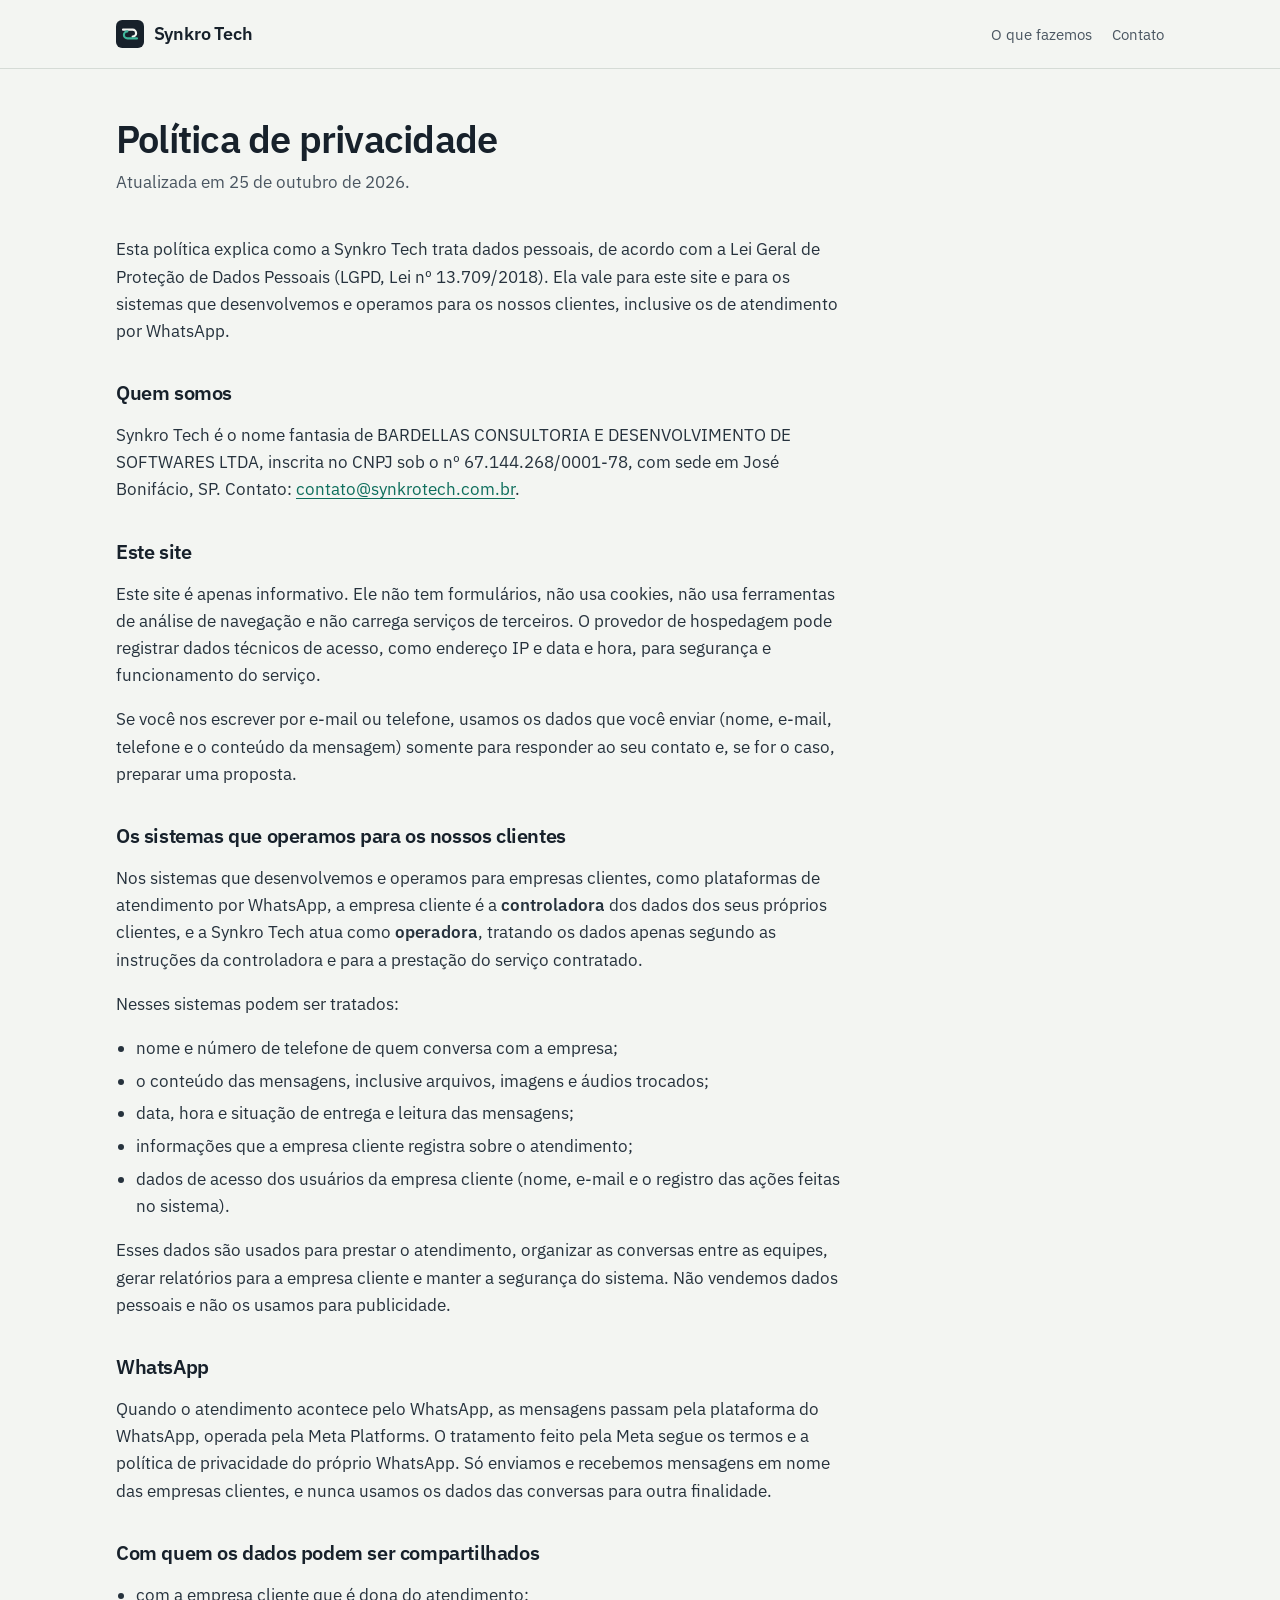
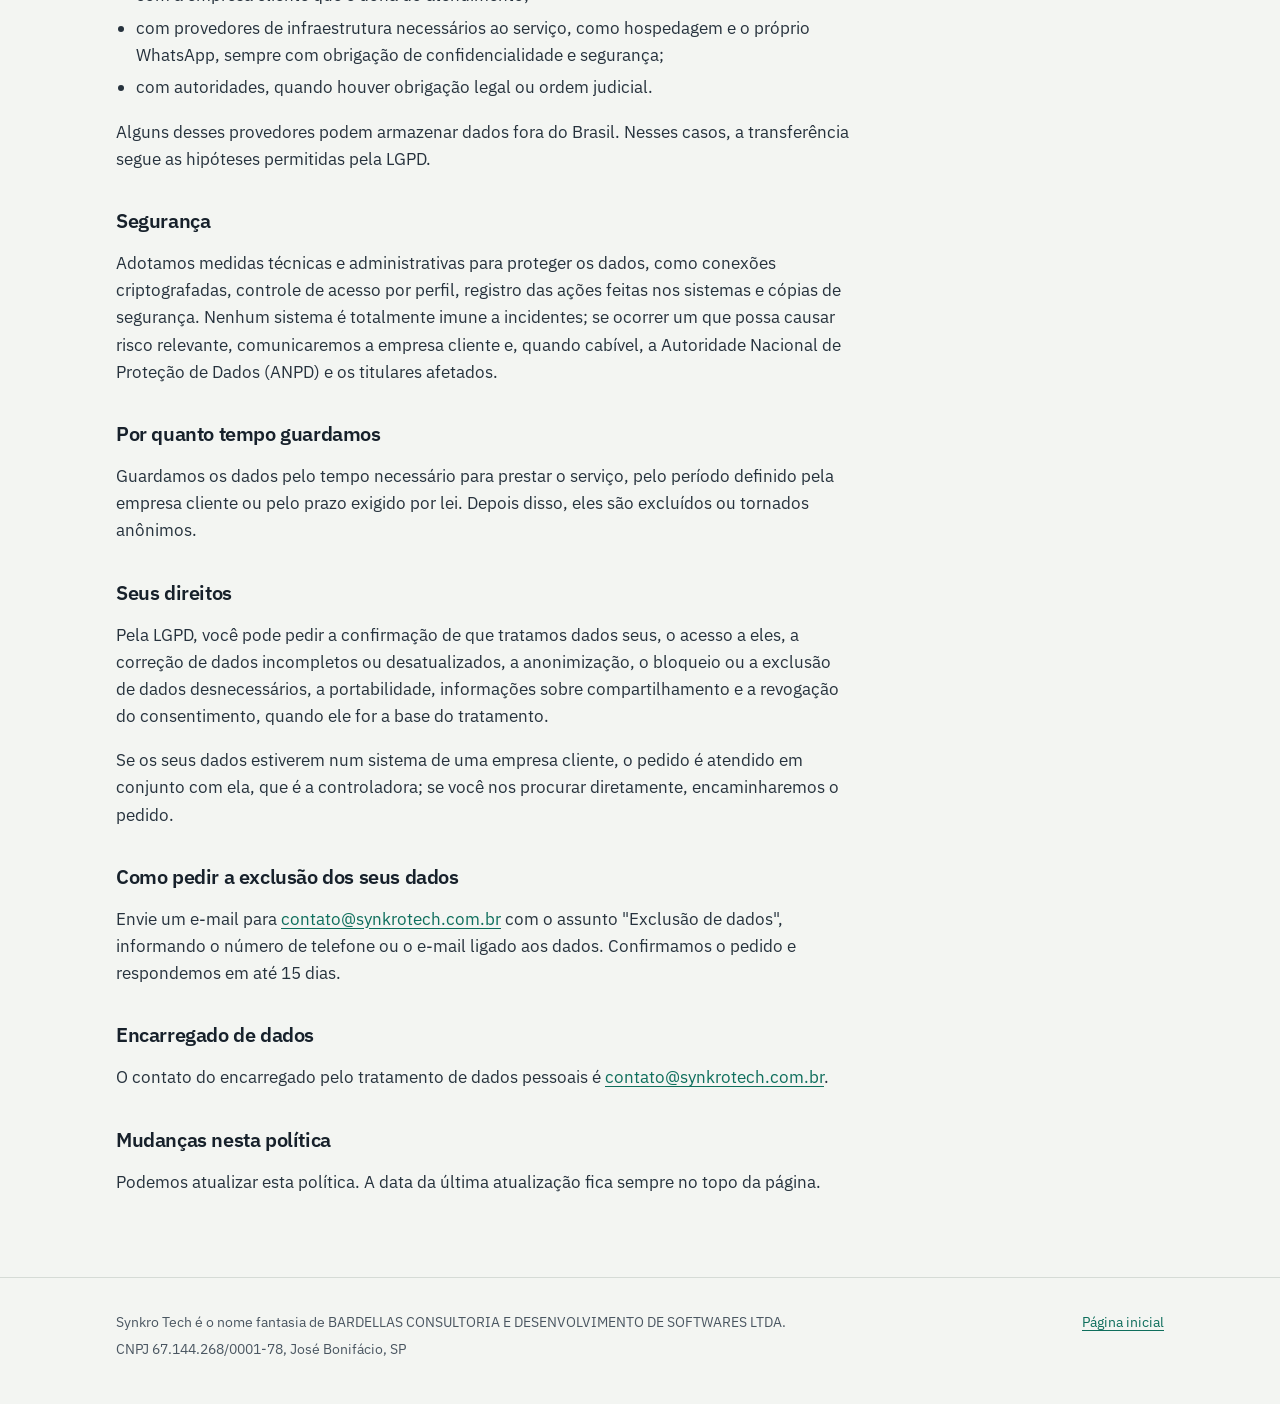
==== privacidade/index.html @ 88522f03 "Site institucional da Synkro Tech" ====
<!doctype html>
<html lang="pt-BR">
<head>
<meta charset="utf-8">
<meta name="viewport" content="width=device-width, initial-scale=1">
<title>Política de privacidade — Synkro Tech</title>
<meta name="description" content="Como a Synkro Tech trata dados pessoais, de acordo com a Lei Geral de Proteção de Dados (Lei nº 13.709/2018).">
<link rel="icon" href="/assets/marca.svg" type="image/svg+xml">
<link rel="stylesheet" href="/assets/site.css">
</head>
<body>

<header class="topo">
  <div class="faixa">
    <a class="marca" href="/" aria-label="Synkro Tech, página inicial">
      <svg viewBox="0 0 32 32" aria-hidden="true"><rect width="32" height="32" rx="7" fill="#17212b"/><path d="M8 11h11a4 4 0 0 1 0 8" fill="none" stroke="#f3f5f2" stroke-width="2.4" stroke-linecap="round"/><path d="M24 21H13a4 4 0 0 1 0-8" fill="none" stroke="#3fb89c" stroke-width="2.4" stroke-linecap="round"/></svg>
      Synkro Tech
    </a>
    <nav class="menu" aria-label="Seções">
      <a href="/#servicos">O que fazemos</a>
      <a href="/#contato">Contato</a>
    </nav>
  </div>
</header>

<main class="faixa">
  <article class="texto">
    <h1>Política de privacidade</h1>
    <p class="data">Atualizada em 25 de outubro de 2026.</p>

    <p>Esta política explica como a Synkro Tech trata dados pessoais, de acordo com a Lei Geral de Proteção de Dados Pessoais (LGPD, Lei nº 13.709/2018). Ela vale para este site e para os sistemas que desenvolvemos e operamos para os nossos clientes, inclusive os de atendimento por WhatsApp.</p>

    <h2>Quem somos</h2>
    <p>Synkro Tech é o nome fantasia de BARDELLAS CONSULTORIA E DESENVOLVIMENTO DE SOFTWARES LTDA, inscrita no CNPJ sob o nº 67.144.268/0001-78, com sede em José Bonifácio, SP. Contato: <a href="mailto:contato@synkrotech.com.br">contato@synkrotech.com.br</a>.</p>

    <h2>Este site</h2>
    <p>Este site é apenas informativo. Ele não tem formulários, não usa cookies, não usa ferramentas de análise de navegação e não carrega serviços de terceiros. O provedor de hospedagem pode registrar dados técnicos de acesso, como endereço IP e data e hora, para segurança e funcionamento do serviço.</p>
    <p>Se você nos escrever por e-mail ou telefone, usamos os dados que você enviar (nome, e-mail, telefone e o conteúdo da mensagem) somente para responder ao seu contato e, se for o caso, preparar uma proposta.</p>

    <h2>Os sistemas que operamos para os nossos clientes</h2>
    <p>Nos sistemas que desenvolvemos e operamos para empresas clientes, como plataformas de atendimento por WhatsApp, a empresa cliente é a <strong>controladora</strong> dos dados dos seus próprios clientes, e a Synkro Tech atua como <strong>operadora</strong>, tratando os dados apenas segundo as instruções da controladora e para a prestação do serviço contratado.</p>
    <p>Nesses sistemas podem ser tratados:</p>
    <ul>
      <li>nome e número de telefone de quem conversa com a empresa;</li>
      <li>o conteúdo das mensagens, inclusive arquivos, imagens e áudios trocados;</li>
      <li>data, hora e situação de entrega e leitura das mensagens;</li>
      <li>informações que a empresa cliente registra sobre o atendimento;</li>
      <li>dados de acesso dos usuários da empresa cliente (nome, e-mail e o registro das ações feitas no sistema).</li>
    </ul>
    <p>Esses dados são usados para prestar o atendimento, organizar as conversas entre as equipes, gerar relatórios para a empresa cliente e manter a segurança do sistema. Não vendemos dados pessoais e não os usamos para publicidade.</p>

    <h2>WhatsApp</h2>
    <p>Quando o atendimento acontece pelo WhatsApp, as mensagens passam pela plataforma do WhatsApp, operada pela Meta Platforms. O tratamento feito pela Meta segue os termos e a política de privacidade do próprio WhatsApp. Só enviamos e recebemos mensagens em nome das empresas clientes, e nunca usamos os dados das conversas para outra finalidade.</p>

    <h2>Com quem os dados podem ser compartilhados</h2>
    <ul>
      <li>com a empresa cliente que é dona do atendimento;</li>
      <li>com provedores de infraestrutura necessários ao serviço, como hospedagem e o próprio WhatsApp, sempre com obrigação de confidencialidade e segurança;</li>
      <li>com autoridades, quando houver obrigação legal ou ordem judicial.</li>
    </ul>
    <p>Alguns desses provedores podem armazenar dados fora do Brasil. Nesses casos, a transferência segue as hipóteses permitidas pela LGPD.</p>

    <h2>Segurança</h2>
    <p>Adotamos medidas técnicas e administrativas para proteger os dados, como conexões criptografadas, controle de acesso por perfil, registro das ações feitas nos sistemas e cópias de segurança. Nenhum sistema é totalmente imune a incidentes; se ocorrer um que possa causar risco relevante, comunicaremos a empresa cliente e, quando cabível, a Autoridade Nacional de Proteção de Dados (ANPD) e os titulares afetados.</p>

    <h2>Por quanto tempo guardamos</h2>
    <p>Guardamos os dados pelo tempo necessário para prestar o serviço, pelo período definido pela empresa cliente ou pelo prazo exigido por lei. Depois disso, eles são excluídos ou tornados anônimos.</p>

    <h2>Seus direitos</h2>
    <p>Pela LGPD, você pode pedir a confirmação de que tratamos dados seus, o acesso a eles, a correção de dados incompletos ou desatualizados, a anonimização, o bloqueio ou a exclusão de dados desnecessários, a portabilidade, informações sobre compartilhamento e a revogação do consentimento, quando ele for a base do tratamento.</p>
    <p>Se os seus dados estiverem num sistema de uma empresa cliente, o pedido é atendido em conjunto com ela, que é a controladora; se você nos procurar diretamente, encaminharemos o pedido.</p>

    <h2>Como pedir a exclusão dos seus dados</h2>
    <p>Envie um e-mail para <a href="mailto:contato@synkrotech.com.br">contato@synkrotech.com.br</a> com o assunto "Exclusão de dados", informando o número de telefone ou o e-mail ligado aos dados. Confirmamos o pedido e respondemos em até 15 dias.</p>

    <h2>Encarregado de dados</h2>
    <p>O contato do encarregado pelo tratamento de dados pessoais é <a href="mailto:contato@synkrotech.com.br">contato@synkrotech.com.br</a>.</p>

    <h2>Mudanças nesta política</h2>
    <p>Podemos atualizar esta política. A data da última atualização fica sempre no topo da página.</p>
  </article>
</main>

<footer class="rodape">
  <div class="faixa">
    <div>
      <p>Synkro Tech é o nome fantasia de BARDELLAS CONSULTORIA E DESENVOLVIMENTO DE SOFTWARES LTDA.</p>
      <p>CNPJ 67.144.268/0001-78, José Bonifácio, SP</p>
    </div>
    <div>
      <p><a href="/">Página inicial</a></p>
    </div>
  </div>
</footer>

</body>
</html>
---- assets/site.css ----
@font-face { font-family: "Plex"; src: url("fonts/ibm-plex-sans-latin-400-normal.woff2") format("woff2"); font-weight: 400; font-display: swap; }
@font-face { font-family: "Plex"; src: url("fonts/ibm-plex-sans-latin-500-normal.woff2") format("woff2"); font-weight: 500; font-display: swap; }
@font-face { font-family: "Plex"; src: url("fonts/ibm-plex-sans-latin-600-normal.woff2") format("woff2"); font-weight: 600; font-display: swap; }

:root {
  --papel: #f3f5f2;
  --tinta: #17212b;
  --tinta-suave: #4a5661;
  --linha: #d5dbd6;
  --sinal: #0e6e5c;
  --sinal-claro: #d9ece6;
  --fundo-escuro: #17212b;
}

* { box-sizing: border-box; }
html { -webkit-text-size-adjust: 100%; }
body {
  margin: 0;
  background: var(--papel);
  color: var(--tinta);
  font-family: "Plex", system-ui, -apple-system, "Segoe UI", sans-serif;
  font-size: 1.0625rem;
  line-height: 1.6;
}
a { color: var(--sinal); text-underline-offset: 3px; }
a:focus-visible, button:focus-visible { outline: 3px solid var(--sinal); outline-offset: 3px; border-radius: 2px; }

.faixa { max-width: 68rem; margin: 0 auto; padding: 0 1.25rem; }

/* Cabeçalho */
.topo { border-bottom: 1px solid var(--linha); }
.topo .faixa { display: flex; align-items: center; justify-content: space-between; gap: 1rem; min-height: 4.25rem; flex-wrap: wrap; }
.marca { display: inline-flex; align-items: center; gap: .6rem; text-decoration: none; color: var(--tinta); font-weight: 600; font-size: 1.125rem; letter-spacing: -0.01em; }
.marca svg { width: 28px; height: 28px; }
.menu { display: flex; gap: 1.25rem; flex-wrap: wrap; font-size: .95rem; }
.menu a { color: var(--tinta-suave); text-decoration: none; }
.menu a:hover { color: var(--tinta); text-decoration: underline; }

/* Abertura */
.abertura { padding: 4.5rem 0 3.5rem; }
.abertura .faixa { display: grid; grid-template-columns: 1.15fr .85fr; gap: 3rem; align-items: center; }
.abertura h1 { font-size: clamp(2rem, 4.2vw, 3.1rem); line-height: 1.12; letter-spacing: -0.025em; font-weight: 600; margin: 0 0 1.25rem; max-width: 18ch; }
.abertura p { font-size: 1.2rem; color: var(--tinta-suave); margin: 0 0 2rem; max-width: 34ch; }
.botao { display: inline-block; background: var(--sinal); color: #fff; text-decoration: none; font-weight: 500; padding: .8rem 1.3rem; border-radius: 6px; }
.botao:hover { background: #0a5748; }

/* O desenho da sincronia: duas trilhas de dados que se alinham */
.sincronia { width: 100%; height: auto; }
.sincronia .trilha { stroke: var(--tinta); stroke-width: 2; fill: none; }
.sincronia .ponto-a { fill: var(--tinta); }
.sincronia .ponto-b { fill: var(--sinal); }
.sincronia .elo { stroke: var(--sinal); stroke-width: 1.5; stroke-dasharray: 3 5; }
@media (prefers-reduced-motion: no-preference) {
  .sincronia .elo { stroke-dashoffset: 40; animation: alinhar 1.6s ease-out .3s forwards; opacity: 0; }
  @keyframes alinhar { to { stroke-dashoffset: 0; opacity: 1; } }
}

/* Seções */
section { padding: 3.5rem 0; border-top: 1px solid var(--linha); }
h2 { font-size: 1.75rem; letter-spacing: -0.02em; font-weight: 600; margin: 0 0 1.75rem; line-height: 1.2; }
.colunas { display: grid; grid-template-columns: 16rem 1fr; gap: 2.5rem; }
.servicos { margin: 0; display: grid; grid-template-columns: 1fr 1fr; gap: 2rem 2.5rem; }
.servicos dt { font-weight: 600; margin-bottom: .35rem; }
.servicos dd { margin: 0; color: var(--tinta-suave); max-width: 40ch; }

.etapas { list-style: none; padding: 0; margin: 0; display: grid; grid-template-columns: repeat(4, 1fr); gap: 1.5rem; counter-reset: etapa; }
.etapas li { counter-increment: etapa; border-top: 2px solid var(--tinta); padding-top: 1rem; }
.etapas li::before { content: counter(etapa); display: block; font-weight: 600; color: var(--sinal); margin-bottom: .4rem; }
.etapas strong { display: block; margin-bottom: .3rem; }
.etapas span { color: var(--tinta-suave); font-size: .98rem; }

.missao { background: var(--fundo-escuro); color: #eef2ef; border-top: none; }
.missao h2 { color: #fff; }
.missao blockquote { margin: 0 0 2rem; font-size: clamp(1.4rem, 2.6vw, 2rem); line-height: 1.3; letter-spacing: -0.015em; max-width: 30ch; font-weight: 500; }
.valores { display: flex; flex-wrap: wrap; gap: .75rem; padding: 0; margin: 0; list-style: none; }
.valores li { border: 1px solid #4b5a66; border-radius: 999px; padding: .35rem 1rem; font-size: .98rem; }

.contato address { font-style: normal; display: grid; gap: .5rem; font-size: 1.1rem; }

/* Rodapé */
.rodape { border-top: 1px solid var(--linha); padding: 2rem 0 2.5rem; font-size: .9rem; color: var(--tinta-suave); }
.rodape .faixa { display: flex; justify-content: space-between; gap: 1.5rem; flex-wrap: wrap; }
.rodape p { margin: 0 0 .25rem; }

/* Texto longo (política) */
.texto { max-width: 46rem; padding: 3rem 0 4rem; }
.texto h1 { font-size: clamp(1.8rem, 3.6vw, 2.4rem); letter-spacing: -0.02em; line-height: 1.15; margin: 0 0 .5rem; }
.texto .data { color: var(--tinta-suave); margin: 0 0 2.5rem; }
.texto h2 { font-size: 1.25rem; margin: 2.25rem 0 .75rem; }
.texto p, .texto li { color: #26323d; }
.texto ul { padding-left: 1.25rem; }
.texto li { margin-bottom: .35rem; }

@media (max-width: 860px) {
  .abertura .faixa, .colunas, .servicos { grid-template-columns: 1fr; }
  .abertura { padding: 3rem 0 2.5rem; }
  .abertura .faixa { gap: 2rem; }
  .etapas { grid-template-columns: 1fr 1fr; }
}
@media (max-width: 520px) {
  .etapas { grid-template-columns: 1fr; }
  .menu { gap: .9rem; }
}
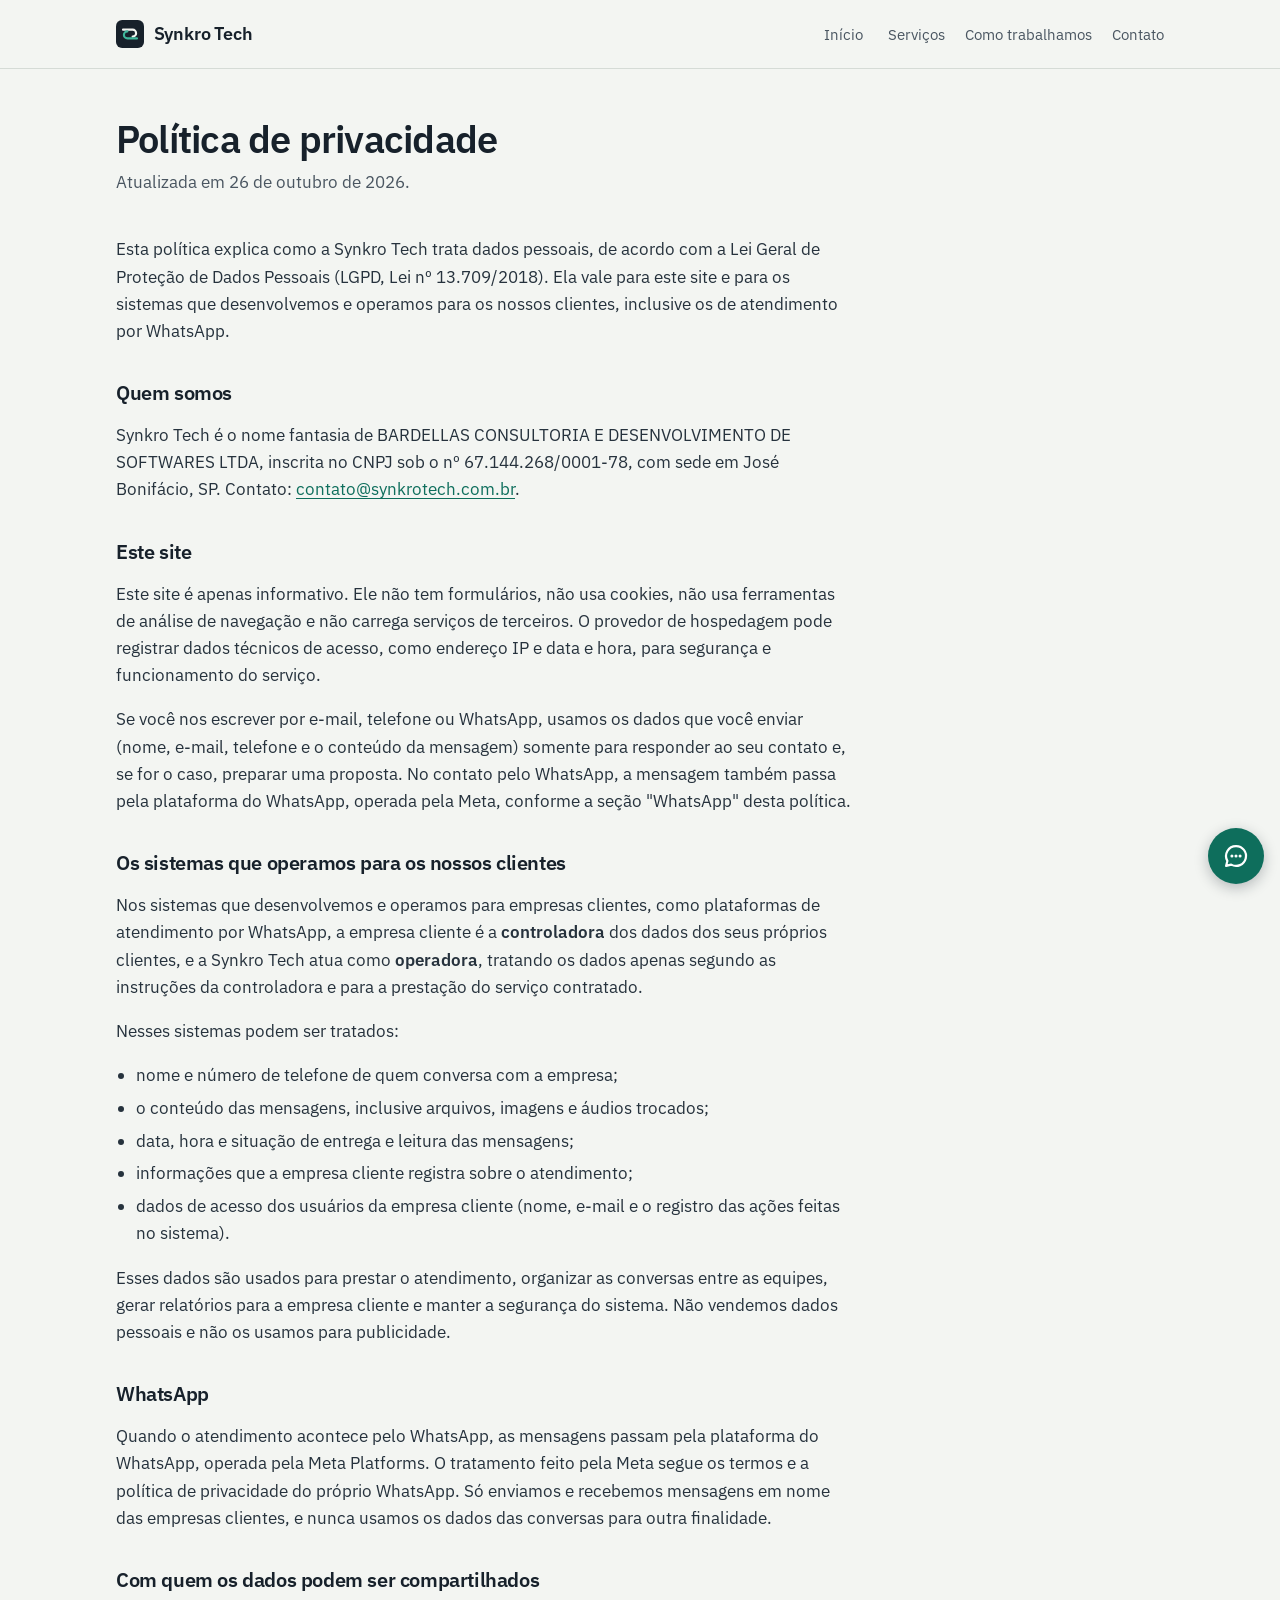
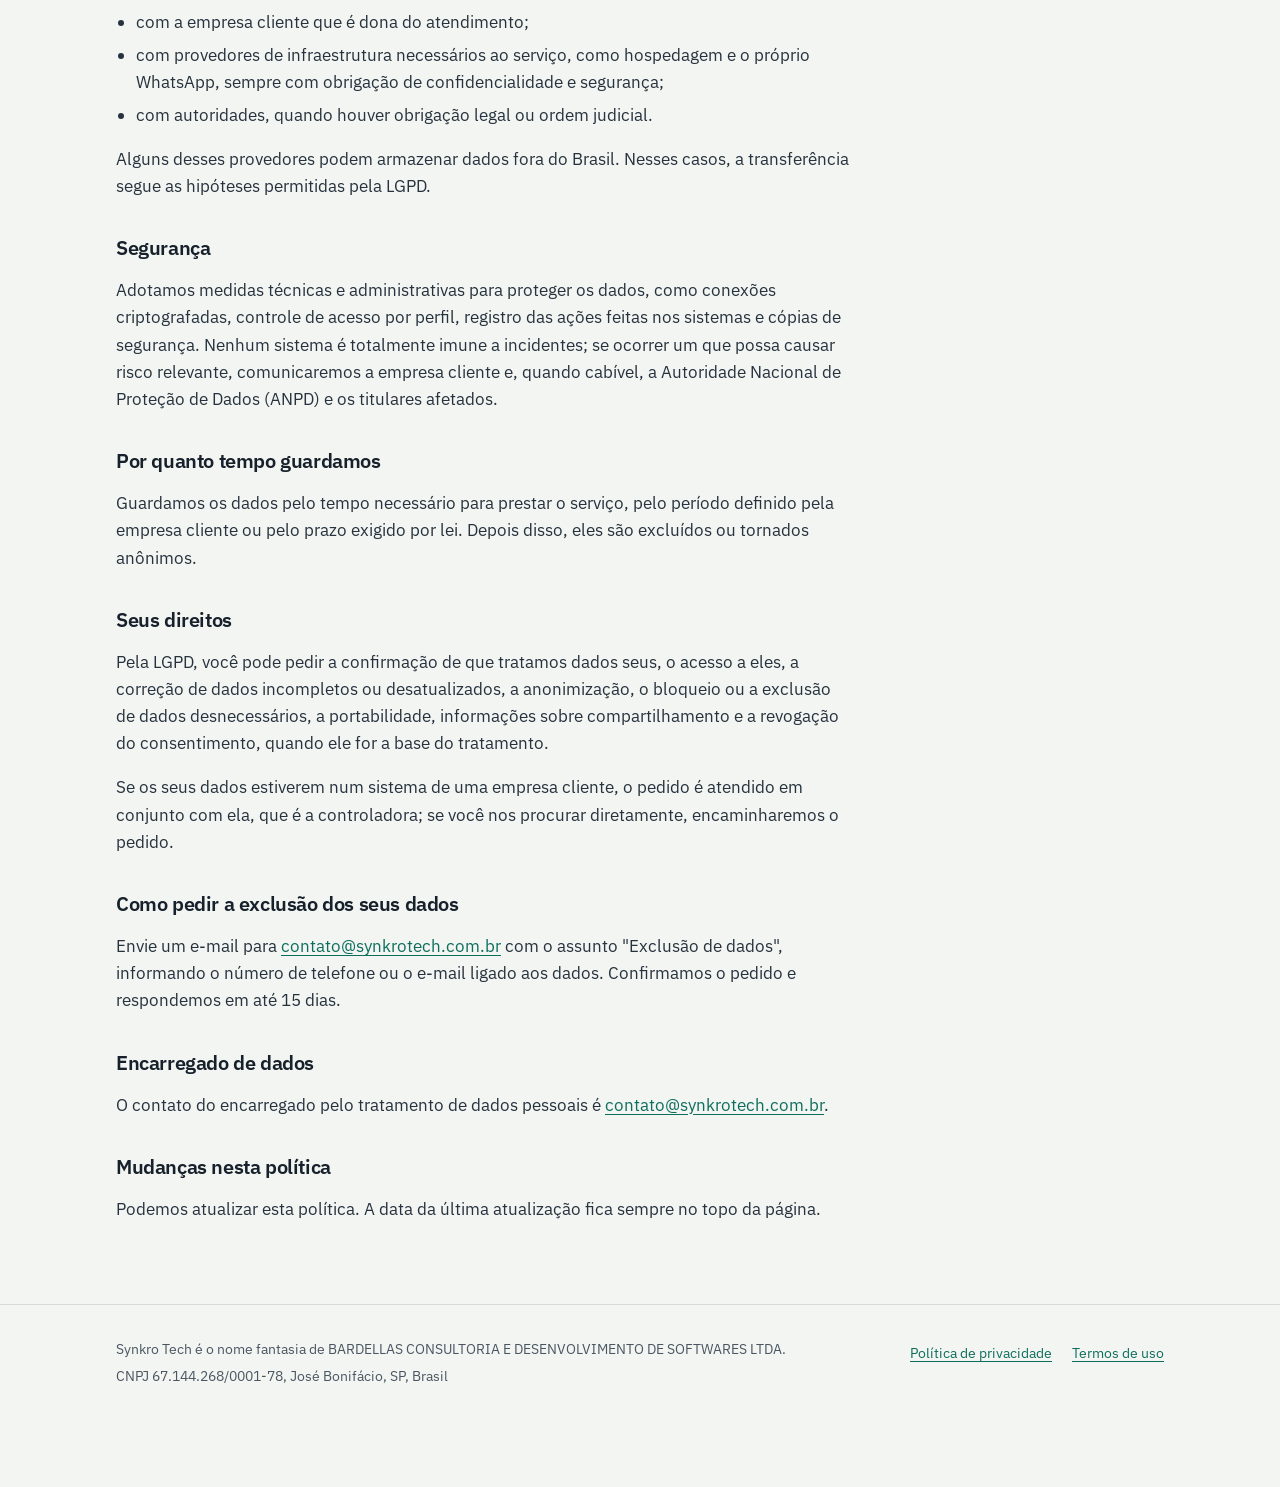
==== commit 3dbe8b00: "Páginas de serviço, SEO local e contato por WhatsApp - Home com novo hero, contato clicável (WhatsAp" ====
--- a/privacidade/index.html
+++ b/privacidade/index.html
@@ -3,30 +3,72 @@
 <head>
 <meta charset="utf-8">
 <meta name="viewport" content="width=device-width, initial-scale=1">
-<title>Política de privacidade — Synkro Tech</title>
+<title>Política de Privacidade | Synkro Tech</title>
 <meta name="description" content="Como a Synkro Tech trata dados pessoais, de acordo com a Lei Geral de Proteção de Dados (Lei nº 13.709/2018).">
+<link rel="canonical" href="https://synkrotech.com.br/privacidade/">
+<meta property="og:title" content="Política de Privacidade | Synkro Tech">
+<meta property="og:description" content="Como a Synkro Tech trata dados pessoais, de acordo com a Lei Geral de Proteção de Dados (Lei nº 13.709/2018).">
+<meta property="og:url" content="https://synkrotech.com.br/privacidade/">
+<meta property="og:type" content="website">
+<meta property="og:image" content="https://synkrotech.com.br/assets/og-image.png">
+<meta property="og:image:width" content="1200">
+<meta property="og:image:height" content="630">
+<meta property="og:image:alt" content="Synkro Tech: Menos trabalho manual. Mais tempo para o que importa.">
+<meta property="og:locale" content="pt_BR">
+<meta property="og:site_name" content="Synkro Tech">
+<meta name="twitter:card" content="summary_large_image">
 <link rel="icon" href="/assets/marca.svg" type="image/svg+xml">
+<link rel="icon" href="/assets/favicon-32.png" type="image/png" sizes="32x32">
+<link rel="apple-touch-icon" href="/assets/apple-touch-icon.png">
 <link rel="stylesheet" href="/assets/site.css">
+<script type="application/ld+json">
+{
+  "@context": "https://schema.org",
+  "@graph": [
+    {
+      "@type": "BreadcrumbList",
+      "@id": "https://synkrotech.com.br/privacidade/#migalhas",
+      "itemListElement": [
+        {
+          "@type": "ListItem",
+          "position": 1,
+          "name": "Início",
+          "item": "https://synkrotech.com.br/"
+        },
+        {
+          "@type": "ListItem",
+          "position": 2,
+          "name": "Política de privacidade",
+          "item": "https://synkrotech.com.br/privacidade/"
+        }
+      ]
+    }
+  ]
+}
+</script>
 </head>
 <body>
+<a class="pular" href="#conteudo">Pular para o conteúdo</a>
 
 <header class="topo">
   <div class="faixa">
     <a class="marca" href="/" aria-label="Synkro Tech, página inicial">
-      <svg viewBox="0 0 32 32" aria-hidden="true"><rect width="32" height="32" rx="7" fill="#17212b"/><path d="M8 11h11a4 4 0 0 1 0 8" fill="none" stroke="#f3f5f2" stroke-width="2.4" stroke-linecap="round"/><path d="M24 21H13a4 4 0 0 1 0-8" fill="none" stroke="#3fb89c" stroke-width="2.4" stroke-linecap="round"/></svg>
+      <svg viewBox="0 0 32 32" width="28" height="28" aria-hidden="true" focusable="false"><rect width="32" height="32" rx="7" fill="#17212b"/><path d="M8 11h11a4 4 0 0 1 0 8" fill="none" stroke="#f3f5f2" stroke-width="2.4" stroke-linecap="round"/><path d="M24 21H13a4 4 0 0 1 0-8" fill="none" stroke="#3fb89c" stroke-width="2.4" stroke-linecap="round"/></svg>
       Synkro Tech
     </a>
-    <nav class="menu" aria-label="Seções">
-      <a href="/#servicos">O que fazemos</a>
+    <nav class="menu" aria-label="Menu principal">
+      <a href="/">Início</a>
+      <a href="/#servicos">Serviços</a>
+      <a href="/#como">Como trabalhamos</a>
       <a href="/#contato">Contato</a>
     </nav>
   </div>
 </header>
 
-<main class="faixa">
+<main id="conteudo" class="faixa">
   <article class="texto">
     <h1>Política de privacidade</h1>
-    <p class="data">Atualizada em 25 de outubro de 2026.</p>
+    <p class="data">Atualizada em 26 de outubro de 2026.</p>
 
     <p>Esta política explica como a Synkro Tech trata dados pessoais, de acordo com a Lei Geral de Proteção de Dados Pessoais (LGPD, Lei nº 13.709/2018). Ela vale para este site e para os sistemas que desenvolvemos e operamos para os nossos clientes, inclusive os de atendimento por WhatsApp.</p>
 
@@ -35,7 +77,7 @@
 
     <h2>Este site</h2>
     <p>Este site é apenas informativo. Ele não tem formulários, não usa cookies, não usa ferramentas de análise de navegação e não carrega serviços de terceiros. O provedor de hospedagem pode registrar dados técnicos de acesso, como endereço IP e data e hora, para segurança e funcionamento do serviço.</p>
-    <p>Se você nos escrever por e-mail ou telefone, usamos os dados que você enviar (nome, e-mail, telefone e o conteúdo da mensagem) somente para responder ao seu contato e, se for o caso, preparar uma proposta.</p>
+    <p>Se você nos escrever por e-mail, telefone ou WhatsApp, usamos os dados que você enviar (nome, e-mail, telefone e o conteúdo da mensagem) somente para responder ao seu contato e, se for o caso, preparar uma proposta. No contato pelo WhatsApp, a mensagem também passa pela plataforma do WhatsApp, operada pela Meta, conforme a seção "WhatsApp" desta política.</p>
 
     <h2>Os sistemas que operamos para os nossos clientes</h2>
     <p>Nos sistemas que desenvolvemos e operamos para empresas clientes, como plataformas de atendimento por WhatsApp, a empresa cliente é a <strong>controladora</strong> dos dados dos seus próprios clientes, e a Synkro Tech atua como <strong>operadora</strong>, tratando os dados apenas segundo as instruções da controladora e para a prestação do serviço contratado.</p>
@@ -85,13 +127,16 @@
   <div class="faixa">
     <div>
       <p>Synkro Tech é o nome fantasia de BARDELLAS CONSULTORIA E DESENVOLVIMENTO DE SOFTWARES LTDA.</p>
-      <p>CNPJ 67.144.268/0001-78, José Bonifácio, SP</p>
+      <p>CNPJ 67.144.268/0001-78, José Bonifácio, SP, Brasil</p>
     </div>
-    <div>
-      <p><a href="/">Página inicial</a></p>
-    </div>
+    <ul aria-label="Informações legais">
+      <li><a href="/privacidade/">Política de privacidade</a></li>
+      <li><a href="/termos/">Termos de uso</a></li>
+    </ul>
   </div>
 </footer>
 
+<a class="whatsapp-flutuante" href="https://wa.me/5517992290926?text=Ol%C3%A1%2C%20vim%20pelo%20site%20da%20Synkro%20Tech" target="_blank" rel="noopener" aria-label="Falar no WhatsApp"><svg viewBox="0 0 24 24" aria-hidden="true" focusable="false" fill="none" stroke="currentColor" stroke-width="1.9" stroke-linecap="round" stroke-linejoin="round"><path d="M12 3.5a8.5 8.5 0 0 0-7.4 12.7L3.5 20.5l4.4-1.1A8.5 8.5 0 1 0 12 3.5z"/><path d="M8.5 12h.01M12 12h.01M15.5 12h.01" stroke-width="2.6"/></svg></a>
+
 </body>
 </html>
--- a/assets/site.css
+++ b/assets/site.css
@@ -24,6 +24,9 @@
 }
 a { color: var(--sinal); text-underline-offset: 3px; }
 a:focus-visible, button:focus-visible { outline: 3px solid var(--sinal); outline-offset: 3px; border-radius: 2px; }
+.vh { position: absolute; width: 1px; height: 1px; padding: 0; margin: -1px; overflow: hidden; clip: rect(0 0 0 0); white-space: nowrap; border: 0; }
+.pular { position: absolute; left: -999px; top: .5rem; background: #fff; color: var(--tinta); padding: .6rem 1rem; z-index: 20; }
+.pular:focus { left: 1rem; }
 
 .faixa { max-width: 68rem; margin: 0 auto; padding: 0 1.25rem; }
 
@@ -32,8 +35,8 @@
 .topo .faixa { display: flex; align-items: center; justify-content: space-between; gap: 1rem; min-height: 4.25rem; flex-wrap: wrap; }
 .marca { display: inline-flex; align-items: center; gap: .6rem; text-decoration: none; color: var(--tinta); font-weight: 600; font-size: 1.125rem; letter-spacing: -0.01em; }
 .marca svg { width: 28px; height: 28px; }
-.menu { display: flex; gap: 1.25rem; flex-wrap: wrap; font-size: .95rem; }
-.menu a { color: var(--tinta-suave); text-decoration: none; }
+.menu { display: flex; gap: 0 1.25rem; flex-wrap: wrap; font-size: .95rem; }
+.menu a { color: var(--tinta-suave); text-decoration: none; display: inline-flex; align-items: center; min-height: 44px; min-width: 44px; }
 .menu a:hover { color: var(--tinta); text-decoration: underline; }
 
 /* Abertura */
@@ -41,8 +44,14 @@
 .abertura .faixa { display: grid; grid-template-columns: 1.15fr .85fr; gap: 3rem; align-items: center; }
 .abertura h1 { font-size: clamp(2rem, 4.2vw, 3.1rem); line-height: 1.12; letter-spacing: -0.025em; font-weight: 600; margin: 0 0 1.25rem; max-width: 18ch; }
 .abertura p { font-size: 1.2rem; color: var(--tinta-suave); margin: 0 0 2rem; max-width: 34ch; }
-.botao { display: inline-block; background: var(--sinal); color: #fff; text-decoration: none; font-weight: 500; padding: .8rem 1.3rem; border-radius: 6px; }
-.botao:hover { background: #0a5748; }
+.abertura .chamada { font-size: .95rem; font-weight: 500; color: var(--sinal); margin: 0 0 .9rem; max-width: none; }
+.botao { display: inline-flex; align-items: center; gap: .55rem; min-height: 48px; background: var(--sinal); color: #fff; text-decoration: none; font-weight: 500; padding: .7rem 1.3rem; border-radius: 6px; border: 1.5px solid var(--sinal); }
+.botao:hover { background: #0a5748; border-color: #0a5748; }
+.botao svg { width: 20px; height: 20px; flex: none; }
+.botao-secundario { background: transparent; color: var(--tinta); border-color: var(--tinta); }
+.botao-secundario:hover { background: var(--sinal-claro); border-color: var(--tinta); }
+.acoes { display: flex; flex-wrap: wrap; align-items: center; gap: .75rem 1rem; }
+.link-toque { display: inline-flex; align-items: center; min-height: 44px; }
 
 /* O desenho da sincronia: duas trilhas de dados que se alinham */
 .sincronia { width: 100%; height: auto; }
@@ -59,9 +68,11 @@
 section { padding: 3.5rem 0; border-top: 1px solid var(--linha); }
 h2 { font-size: 1.75rem; letter-spacing: -0.02em; font-weight: 600; margin: 0 0 1.75rem; line-height: 1.2; }
 .colunas { display: grid; grid-template-columns: 16rem 1fr; gap: 2.5rem; }
-.servicos { margin: 0; display: grid; grid-template-columns: 1fr 1fr; gap: 2rem 2.5rem; }
-.servicos dt { font-weight: 600; margin-bottom: .35rem; }
-.servicos dd { margin: 0; color: var(--tinta-suave); max-width: 40ch; }
+.servicos { list-style: none; padding: 0; margin: 0; display: grid; grid-template-columns: 1fr 1fr; gap: 2rem 2.5rem; }
+.servicos h3 { font-size: 1.0625rem; font-weight: 600; margin: 0 0 .35rem; }
+.servicos p { margin: 0; color: var(--tinta-suave); max-width: 40ch; }
+.colunas .apoio { color: var(--tinta-suave); margin: -1rem 0 0; max-width: 30ch; }
+.saiba { display: inline-flex; align-items: center; min-height: 44px; font-weight: 500; }
 
 .etapas { list-style: none; padding: 0; margin: 0; display: grid; grid-template-columns: repeat(4, 1fr); gap: 1.5rem; counter-reset: etapa; }
 .etapas li { counter-increment: etapa; border-top: 2px solid var(--tinta); padding-top: 1rem; }
@@ -75,10 +86,25 @@
 .valores { display: flex; flex-wrap: wrap; gap: .75rem; padding: 0; margin: 0; list-style: none; }
 .valores li { border: 1px solid #4b5a66; border-radius: 999px; padding: .35rem 1rem; font-size: .98rem; }
 
-.contato address { font-style: normal; display: grid; gap: .5rem; font-size: 1.1rem; }
+.contato address { font-style: normal; }
+.contato p { margin: 0 0 1rem; max-width: 46ch; }
+.contato .area { color: var(--tinta-suave); margin: 1rem 0 0; }
+.contatos { list-style: none; padding: 0; margin: 0; display: grid; gap: .1rem; }
+.contatos li { display: flex; flex-wrap: wrap; align-items: center; gap: 0 .75rem; min-height: 44px; }
+.contatos .rotulo { min-width: 6.5rem; color: var(--tinta-suave); font-size: .95rem; }
+.contatos a { display: inline-flex; align-items: center; min-height: 44px; font-size: 1.1rem; overflow-wrap: anywhere; }
+
+/* Botão flutuante de WhatsApp */
+.whatsapp-flutuante { position: fixed; right: max(1rem, env(safe-area-inset-right)); bottom: max(1rem, env(safe-area-inset-bottom)); width: 56px; height: 56px; border-radius: 50%; background: var(--sinal); color: #fff; display: flex; align-items: center; justify-content: center; box-shadow: 0 4px 14px rgba(23, 33, 43, .28); z-index: 10; }
+.whatsapp-flutuante:hover { background: #0a5748; }
+.whatsapp-flutuante:focus-visible { outline: 3px solid var(--tinta); outline-offset: 3px; border-radius: 50%; }
+.whatsapp-flutuante svg { width: 28px; height: 28px; }
 
 /* Rodapé */
-.rodape { border-top: 1px solid var(--linha); padding: 2rem 0 2.5rem; font-size: .9rem; color: var(--tinta-suave); }
+/* O espaço extra embaixo impede que o botão flutuante cubra o rodapé */
+.rodape { border-top: 1px solid var(--linha); padding: 2rem 0 calc(2.5rem + 56px); font-size: .9rem; color: var(--tinta-suave); }
+.rodape ul { list-style: none; padding: 0; margin: 0; display: flex; flex-wrap: wrap; gap: 0 1.25rem; }
+.rodape li a { display: inline-flex; align-items: center; min-height: 32px; }
 .rodape .faixa { display: flex; justify-content: space-between; gap: 1.5rem; flex-wrap: wrap; }
 .rodape p { margin: 0 0 .25rem; }
 
@@ -91,6 +117,24 @@
 .texto ul { padding-left: 1.25rem; }
 .texto li { margin-bottom: .35rem; }
 
+/* Páginas de serviço */
+.migalhas ol { list-style: none; padding: 0; margin: 0 0 1.5rem; display: flex; flex-wrap: wrap; gap: 0 .5rem; font-size: .9rem; color: var(--tinta-suave); }
+.migalhas li { margin: 0; color: var(--tinta-suave); }
+.migalhas li + li::before { content: "/"; margin-right: .5rem; }
+.texto h1 + .lead { margin-top: 1rem; }
+.texto .lead { font-size: 1.2rem; color: var(--tinta-suave); margin: 0 0 1rem; }
+.texto h3 { font-size: 1.0625rem; margin: 1.5rem 0 .35rem; }
+.texto h3 + p { margin-top: 0; }
+.texto .etapas { grid-template-columns: 1fr 1fr; margin-top: 1.25rem; }
+.texto .etapas li { margin: 0; }
+.cta { background: var(--sinal-claro); border-radius: 10px; padding: 1.75rem 1.5rem; margin: 2.75rem 0 0; }
+.texto .cta h2 { margin-top: 0; }
+.cta p { margin: 0 0 1.25rem; }
+.cta .acoes a.link-toque { font-weight: 500; }
+.relacionados { padding-left: 1.25rem; }
+.relacionados a { display: inline-flex; align-items: center; min-height: 44px; }
+.texto .relacionados li { margin-bottom: 0; }
+
 @media (max-width: 860px) {
   .abertura .faixa, .colunas, .servicos { grid-template-columns: 1fr; }
   .abertura { padding: 3rem 0 2.5rem; }
@@ -98,6 +142,6 @@
   .etapas { grid-template-columns: 1fr 1fr; }
 }
 @media (max-width: 520px) {
-  .etapas { grid-template-columns: 1fr; }
-  .menu { gap: .9rem; }
+  .etapas, .texto .etapas { grid-template-columns: 1fr; }
+  .menu { gap: 0 .9rem; }
 }
